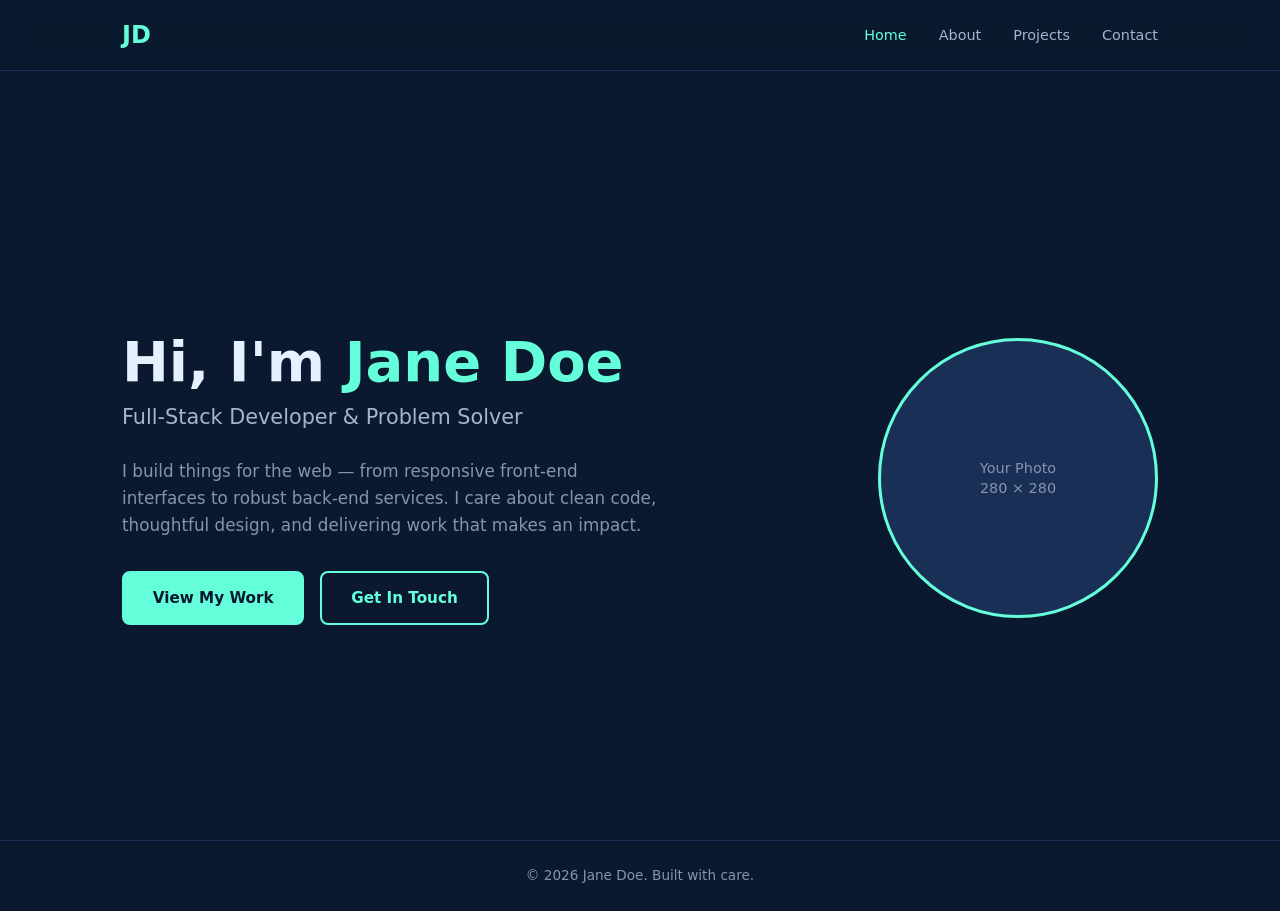
==== index.html @ 50ddc10e "Initial commit: personal portfolio website Co-Authored-By: Claude Opus 4.7 <noreply@anthropic.com>" ====
<!DOCTYPE html>
<html lang="en">
<head>
  <meta charset="UTF-8">
  <meta name="viewport" content="width=device-width, initial-scale=1.0">
  <title>Jane Doe — Developer</title>
  <link rel="stylesheet" href="css/style.css">
</head>
<body>

<nav>
  <div class="nav-inner">
    <a href="index.html" class="logo">JD</a>
    <ul class="nav-links">
      <li><a href="index.html" class="active">Home</a></li>
      <li><a href="about.html">About</a></li>
      <li><a href="projects.html">Projects</a></li>
      <li><a href="contact.html">Contact</a></li>
    </ul>
  </div>
</nav>

<main class="page home">
  <div class="home-content">
    <h1>Hi, I'm <span>Jane Doe</span></h1>
    <p class="tagline">Full-Stack Developer &amp; Problem Solver</p>
    <p class="intro">
      I build things for the web — from responsive front-end interfaces to
      robust back-end services. I care about clean code, thoughtful design,
      and delivering work that makes an impact.
    </p>
    <div style="display:flex;gap:1rem;">
      <a href="projects.html" class="btn btn-primary">View My Work</a>
      <a href="contact.html" class="btn">Get In Touch</a>
    </div>
  </div>

  <div class="photo-placeholder">
    Your Photo<br>280 &times; 280
  </div>
</main>

<footer>
  &copy; 2026 Jane Doe. Built with care.
</footer>

</body>
</html>
---- css/style.css ----
/* === Reset & Base === */
*, *::before, *::after {
  margin: 0;
  padding: 0;
  box-sizing: border-box;
}

:root {
  --navy-dark: #0a192f;
  --navy: #112240;
  --navy-light: #1a2f55;
  --slate: #8892b0;
  --slate-light: #a8b2d1;
  --white: #e6f1ff;
  --accent: #64ffda;
  --accent-dim: rgba(100, 255, 218, 0.1);
  --radius: 8px;
  --transition: 0.25s ease;
}

html {
  scroll-behavior: smooth;
}

body {
  font-family: 'Segoe UI', system-ui, -apple-system, sans-serif;
  background: var(--navy-dark);
  color: var(--slate);
  line-height: 1.6;
  min-height: 100vh;
}

/* === Navigation === */
nav {
  position: fixed;
  top: 0;
  width: 100%;
  background: rgba(10, 25, 47, 0.92);
  backdrop-filter: blur(10px);
  z-index: 100;
  border-bottom: 1px solid var(--navy-light);
}

.nav-inner {
  max-width: 1100px;
  margin: 0 auto;
  display: flex;
  justify-content: space-between;
  align-items: center;
  padding: 0 2rem;
  height: 70px;
}

.logo {
  font-size: 1.5rem;
  font-weight: 700;
  color: var(--accent);
  text-decoration: none;
}

.nav-links {
  display: flex;
  list-style: none;
  gap: 2rem;
}

.nav-links a {
  color: var(--slate-light);
  text-decoration: none;
  font-size: 0.9rem;
  font-weight: 500;
  transition: color var(--transition);
}

.nav-links a:hover,
.nav-links a.active {
  color: var(--accent);
}

/* === Layout === */
.page {
  max-width: 1100px;
  margin: 0 auto;
  padding: 120px 2rem 4rem;
  min-height: calc(100vh - 60px);
}

.section-title {
  font-size: 1.8rem;
  color: var(--white);
  margin-bottom: 1rem;
  position: relative;
  display: inline-block;
}

.section-title::after {
  content: '';
  position: absolute;
  bottom: -4px;
  left: 0;
  width: 60%;
  height: 3px;
  background: var(--accent);
  border-radius: 2px;
}

/* === Home Page === */
.home {
  display: flex;
  align-items: center;
  justify-content: space-between;
  gap: 4rem;
  padding-top: 180px;
}

.home-content h1 {
  font-size: 3.5rem;
  color: var(--white);
  line-height: 1.1;
  margin-bottom: 0.5rem;
}

.home-content h1 span {
  color: var(--accent);
}

.home-content .tagline {
  font-size: 1.3rem;
  color: var(--slate-light);
  margin-bottom: 1.5rem;
}

.home-content .intro {
  max-width: 540px;
  font-size: 1.05rem;
  margin-bottom: 2rem;
  color: var(--slate);
}

.btn {
  display: inline-block;
  padding: 0.8rem 1.8rem;
  border: 2px solid var(--accent);
  color: var(--accent);
  text-decoration: none;
  border-radius: var(--radius);
  font-weight: 600;
  font-size: 0.95rem;
  transition: background var(--transition), color var(--transition);
}

.btn:hover {
  background: var(--accent-dim);
  color: var(--accent);
}

.btn-primary {
  background: var(--accent);
  color: var(--navy-dark);
}

.btn-primary:hover {
  background: var(--accent);
  opacity: 0.9;
}

.photo-placeholder {
  width: 280px;
  height: 280px;
  border-radius: 50%;
  background: var(--navy-light);
  border: 3px solid var(--accent);
  display: flex;
  align-items: center;
  justify-content: center;
  flex-shrink: 0;
  color: var(--slate);
  font-size: 0.9rem;
  text-align: center;
  line-height: 1.4;
}

/* === Footer === */
footer {
  text-align: center;
  padding: 1.5rem;
  color: var(--slate);
  font-size: 0.85rem;
  border-top: 1px solid var(--navy-light);
}

/* === About Page === */
.about-grid {
  display: grid;
  grid-template-columns: 1fr 1fr;
  gap: 3rem;
  margin-top: 2rem;
}

.about-text p {
  margin-bottom: 1.2rem;
  font-size: 1.02rem;
}

.skills {
  margin-top: 2rem;
}

.skills h3 {
  color: var(--white);
  margin-bottom: 1rem;
  font-size: 1.2rem;
}

.skill-tags {
  display: flex;
  flex-wrap: wrap;
  gap: 0.6rem;
}

.skill-tag {
  background: var(--accent-dim);
  color: var(--accent);
  padding: 0.4rem 0.9rem;
  border-radius: 20px;
  font-size: 0.85rem;
  font-weight: 500;
}

/* === Projects Page === */
.projects-grid {
  display: grid;
  grid-template-columns: repeat(auto-fill, minmax(320px, 1fr));
  gap: 2rem;
  margin-top: 2rem;
}

.project-card {
  background: var(--navy);
  border-radius: var(--radius);
  padding: 2rem;
  border: 1px solid var(--navy-light);
  transition: transform var(--transition), border-color var(--transition);
}

.project-card:hover {
  transform: translateY(-4px);
  border-color: var(--accent);
}

.project-card .project-icon {
  font-size: 2rem;
  color: var(--accent);
  margin-bottom: 1rem;
}

.project-card h3 {
  color: var(--white);
  margin-bottom: 0.8rem;
  font-size: 1.2rem;
}

.project-card p {
  font-size: 0.93rem;
  margin-bottom: 1.2rem;
}

.project-card .tech-stack {
  display: flex;
  flex-wrap: wrap;
  gap: 0.4rem;
}

.project-card .tech {
  font-size: 0.78rem;
  color: var(--slate-light);
  font-weight: 500;
}

.project-card .tech + .tech::before {
  content: '·';
  margin-right: 0.4rem;
  color: var(--slate);
}

/* === Contact Page === */
.contact-grid {
  display: grid;
  grid-template-columns: 1fr 1fr;
  gap: 3rem;
  margin-top: 2rem;
}

.contact-info p {
  margin-bottom: 1.2rem;
  font-size: 1.02rem;
}

.contact-detail {
  margin-top: 2rem;
}

.contact-detail .label {
  color: var(--accent);
  font-size: 0.85rem;
  font-weight: 600;
  text-transform: uppercase;
  letter-spacing: 0.05em;
}

.contact-detail .value {
  color: var(--slate-light);
  font-size: 1.05rem;
  margin-bottom: 1.2rem;
}

.contact-form {
  display: flex;
  flex-direction: column;
  gap: 1.2rem;
}

.form-group label {
  display: block;
  color: var(--slate-light);
  font-size: 0.9rem;
  margin-bottom: 0.4rem;
  font-weight: 500;
}

.form-group input,
.form-group textarea {
  width: 100%;
  padding: 0.8rem 1rem;
  background: var(--navy);
  border: 1px solid var(--navy-light);
  border-radius: var(--radius);
  color: var(--white);
  font-size: 0.95rem;
  font-family: inherit;
  transition: border-color var(--transition);
  outline: none;
}

.form-group input:focus,
.form-group textarea:focus {
  border-color: var(--accent);
}

.form-group textarea {
  min-height: 140px;
  resize: vertical;
}

.form-message {
  padding: 0.8rem;
  border-radius: var(--radius);
  font-size: 0.9rem;
  display: none;
}

.form-message.success {
  display: block;
  background: rgba(100, 255, 218, 0.1);
  color: var(--accent);
  border: 1px solid var(--accent);
}

.form-message.error {
  display: block;
  background: rgba(255, 100, 100, 0.1);
  color: #ff6b6b;
  border: 1px solid #ff6b6b;
}

/* === Responsive === */
@media (max-width: 768px) {
  .home {
    flex-direction: column-reverse;
    text-align: center;
    padding-top: 130px;
  }

  .home-content h1 {
    font-size: 2.4rem;
  }

  .home-content .intro {
    margin: 0 auto 2rem;
  }

  .photo-placeholder {
    width: 200px;
    height: 200px;
  }

  .about-grid,
  .contact-grid {
    grid-template-columns: 1fr;
  }

  .nav-inner {
    padding: 0 1rem;
  }

  .nav-links {
    gap: 1.2rem;
  }

  .page {
    padding: 100px 1rem 3rem;
  }

  .section-title::after {
    left: 50%;
    transform: translateX(-50%);
  }

  .home .section-title::after,
  .about-grid .section-title::after,
  .contact-grid .section-title::after {
    left: 0;
    transform: none;
  }
}
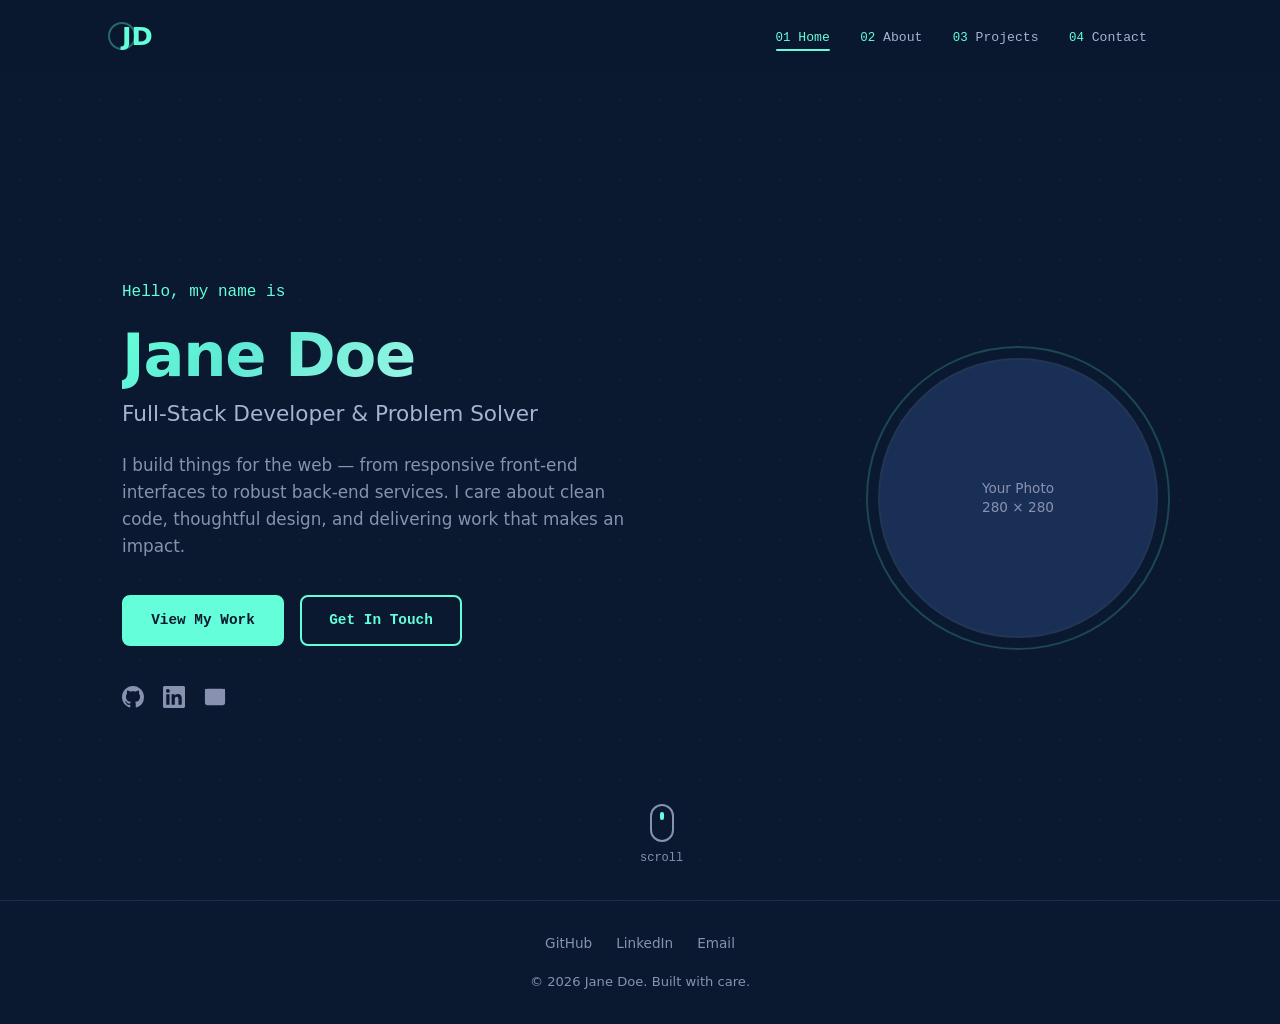
==== commit a8279c29: "UI overhaul: enhanced styling and animations - Redesigned navigation with numbered items and mobile " ====
--- a/index.html
+++ b/index.html
@@ -8,41 +8,78 @@
 </head>
 <body>
 
-<nav>
+<nav id="navbar">
   <div class="nav-inner">
     <a href="index.html" class="logo">JD</a>
-    <ul class="nav-links">
-      <li><a href="index.html" class="active">Home</a></li>
-      <li><a href="about.html">About</a></li>
-      <li><a href="projects.html">Projects</a></li>
-      <li><a href="contact.html">Contact</a></li>
+
+    <button class="hamburger" id="hamburger" aria-label="Toggle menu">
+      <span></span>
+      <span></span>
+      <span></span>
+    </button>
+
+    <ul class="nav-links" id="navLinks">
+      <li><a href="index.html" class="active"><span class="num">01</span> Home</a></li>
+      <li><a href="about.html"><span class="num">02</span> About</a></li>
+      <li><a href="projects.html"><span class="num">03</span> Projects</a></li>
+      <li><a href="contact.html"><span class="num">04</span> Contact</a></li>
     </ul>
   </div>
 </nav>
 
 <main class="page home">
-  <div class="home-content">
-    <h1>Hi, I'm <span>Jane Doe</span></h1>
+
+  <div class="home-content reveal">
+    <p class="greeting">Hello, my name is</p>
+    <h1><span class="name">Jane Doe</span></h1>
     <p class="tagline">Full-Stack Developer &amp; Problem Solver</p>
     <p class="intro">
-      I build things for the web — from responsive front-end interfaces to
+      I build things for the web &mdash; from responsive front-end interfaces to
       robust back-end services. I care about clean code, thoughtful design,
       and delivering work that makes an impact.
     </p>
-    <div style="display:flex;gap:1rem;">
+
+    <div class="home-buttons">
       <a href="projects.html" class="btn btn-primary">View My Work</a>
       <a href="contact.html" class="btn">Get In Touch</a>
     </div>
+
+    <div class="social-links">
+      <a href="https://github.com/lifan773" target="_blank" rel="noopener" aria-label="GitHub">
+        <svg class="social-icon" viewBox="0 0 24 24" fill="currentColor"><path d="M12 0C5.37 0 0 5.37 0 12c0 5.31 3.435 9.795 8.205 11.385.6.105.825-.255.825-.57 0-.285-.015-1.23-.015-2.235-3.015.555-3.795-.735-4.035-1.41-.135-.345-.72-1.41-1.23-1.695-.42-.225-1.02-.78-.015-.795.945-.015 1.62.87 1.845 1.23 1.08 1.815 2.805 1.305 3.495.99.105-.78.42-1.305.765-1.605-2.67-.3-5.46-1.335-5.46-5.925 0-1.305.465-2.385 1.23-3.225-.12-.3-.54-1.53.12-3.18 0 0 1.005-.315 3.3 1.23.96-.27 1.98-.405 3-.405s2.04.135 3 .405c2.295-1.56 3.3-1.23 3.3-1.23.66 1.65.24 2.88.12 3.18.765.84 1.23 1.905 1.23 3.225 0 4.605-2.805 5.625-5.475 5.925.435.375.81 1.095.81 2.22 0 1.605-.015 2.895-.015 3.3 0 .315.225.69.825.57A12.02 12.02 0 0 0 24 12c0-6.63-5.37-12-12-12z"/></svg>
+      </a>
+      <a href="https://linkedin.com" target="_blank" rel="noopener" aria-label="LinkedIn">
+        <svg class="social-icon" viewBox="0 0 24 24" fill="currentColor"><path d="M20.447 20.452h-3.554v-5.569c0-1.328-.027-3.037-1.852-3.037-1.853 0-2.136 1.445-2.136 2.939v5.667H9.351V9h3.414v1.561h.046c.477-.9 1.637-1.85 3.37-1.85 3.601 0 4.267 2.37 4.267 5.455v6.286zM5.337 7.433a2.062 2.062 0 0 1-2.063-2.065 2.064 2.064 0 1 1 2.063 2.065zm1.782 13.019H3.555V9h3.564v11.452zM22.225 0H1.771C.792 0 0 .774 0 1.729v20.542C0 23.227.792 24 1.771 24h20.451C23.2 24 24 23.227 24 22.271V1.729C24 .774 23.2 0 22.222 0h.003z"/></svg>
+      </a>
+      <a href="mailto:jane@example.com" aria-label="Email">
+        <svg class="social-icon" viewBox="0 0 24 24" fill="none" stroke="currentColor" stroke-width="2" stroke-linecap="round" stroke-linejoin="round"><rect x="2" y="4" width="20" height="16" rx="2"/><path d="m22 4-10 8L2 4"/></svg>
+      </a>
+    </div>
   </div>
 
-  <div class="photo-placeholder">
-    Your Photo<br>280 &times; 280
+  <div class="photo-wrapper reveal">
+    <div class="photo-ring"></div>
+    <div class="photo-placeholder">
+      Your Photo<br>280 &times; 280
+    </div>
   </div>
+
+  <div class="scroll-indicator">
+    <div class="mouse"></div>
+    <span>scroll</span>
+  </div>
+
 </main>
 
 <footer>
+  <div class="footer-socials">
+    <a href="https://github.com/lifan773" target="_blank" rel="noopener">GitHub</a>
+    <a href="https://linkedin.com" target="_blank" rel="noopener">LinkedIn</a>
+    <a href="mailto:jane@example.com">Email</a>
+  </div>
   &copy; 2026 Jane Doe. Built with care.
 </footer>
 
+<script src="js/main.js"></script>
 </body>
 </html>
--- a/css/style.css
+++ b/css/style.css
@@ -9,17 +9,37 @@
   --navy-dark: #0a192f;
   --navy: #112240;
   --navy-light: #1a2f55;
+  --navy-lighter: #233554;
   --slate: #8892b0;
   --slate-light: #a8b2d1;
   --white: #e6f1ff;
   --accent: #64ffda;
-  --accent-dim: rgba(100, 255, 218, 0.1);
+  --accent-dim: rgba(100, 255, 218, 0.08);
+  --accent-glow: rgba(100, 255, 218, 0.25);
   --radius: 8px;
-  --transition: 0.25s ease;
+  --radius-lg: 12px;
+  --transition: 0.3s cubic-bezier(0.4, 0, 0.2, 1);
+  --font-mono: 'Cascadia Code', 'Fira Code', 'JetBrains Mono', 'Consolas', monospace;
 }
 
 html {
   scroll-behavior: smooth;
+  scrollbar-width: thin;
+  scrollbar-color: var(--navy-lighter) var(--navy-dark);
+}
+
+::-webkit-scrollbar {
+  width: 8px;
+}
+::-webkit-scrollbar-track {
+  background: var(--navy-dark);
+}
+::-webkit-scrollbar-thumb {
+  background: var(--navy-lighter);
+  border-radius: 4px;
+}
+::-webkit-scrollbar-thumb:hover {
+  background: var(--slate);
 }
 
 body {
@@ -28,6 +48,18 @@
   color: var(--slate);
   line-height: 1.6;
   min-height: 100vh;
+  overflow-x: hidden;
+}
+
+/* Subtle dot-pattern overlay */
+body::before {
+  content: '';
+  position: fixed;
+  inset: 0;
+  pointer-events: none;
+  z-index: 0;
+  background-image: radial-gradient(rgba(100, 255, 218, 0.04) 1px, transparent 1px);
+  background-size: 40px 40px;
 }
 
 /* === Navigation === */
@@ -35,10 +67,16 @@
   position: fixed;
   top: 0;
   width: 100%;
-  background: rgba(10, 25, 47, 0.92);
-  backdrop-filter: blur(10px);
+  background: rgba(10, 25, 47, 0.88);
+  backdrop-filter: blur(12px);
   z-index: 100;
-  border-bottom: 1px solid var(--navy-light);
+  border-bottom: 1px solid transparent;
+  transition: border-color var(--transition), box-shadow var(--transition);
+}
+
+nav.scrolled {
+  border-bottom-color: var(--navy-light);
+  box-shadow: 0 4px 30px rgba(0, 0, 0, 0.3);
 }
 
 .nav-inner {
@@ -48,33 +86,98 @@
   justify-content: space-between;
   align-items: center;
   padding: 0 2rem;
-  height: 70px;
+  height: 72px;
 }
 
 .logo {
-  font-size: 1.5rem;
+  font-size: 1.6rem;
   font-weight: 700;
   color: var(--accent);
   text-decoration: none;
+  position: relative;
+  z-index: 101;
+}
+
+.logo::after {
+  content: '';
+  position: absolute;
+  width: 28px;
+  height: 28px;
+  border: 2px solid var(--accent);
+  border-radius: 50%;
+  top: 50%;
+  left: -14px;
+  transform: translateY(-50%);
+  opacity: 0.35;
 }
 
 .nav-links {
   display: flex;
   list-style: none;
-  gap: 2rem;
+  gap: 0.5rem;
 }
 
 .nav-links a {
   color: var(--slate-light);
   text-decoration: none;
-  font-size: 0.9rem;
+  font-size: 0.82rem;
   font-weight: 500;
+  font-family: var(--font-mono);
+  padding: 0.4rem 0.7rem;
   transition: color var(--transition);
+  position: relative;
+}
+
+.nav-links a .num {
+  color: var(--accent);
+  font-size: 0.78rem;
 }
 
 .nav-links a:hover,
 .nav-links a.active {
   color: var(--accent);
+}
+
+.nav-links a.active::after {
+  content: '';
+  position: absolute;
+  bottom: 0;
+  left: 0.7rem;
+  right: 0.7rem;
+  height: 2px;
+  background: var(--accent);
+  border-radius: 1px;
+}
+
+/* Hamburger */
+.hamburger {
+  display: none;
+  flex-direction: column;
+  gap: 5px;
+  background: none;
+  border: none;
+  cursor: pointer;
+  padding: 4px;
+  z-index: 101;
+}
+
+.hamburger span {
+  display: block;
+  width: 26px;
+  height: 2px;
+  background: var(--accent);
+  border-radius: 2px;
+  transition: var(--transition);
+}
+
+.hamburger.open span:nth-child(1) {
+  transform: translateY(7px) rotate(45deg);
+}
+.hamburger.open span:nth-child(2) {
+  opacity: 0;
+}
+.hamburger.open span:nth-child(3) {
+  transform: translateY(-7px) rotate(-45deg);
 }
 
 /* === Layout === */
@@ -83,25 +186,30 @@
   margin: 0 auto;
   padding: 120px 2rem 4rem;
   min-height: calc(100vh - 60px);
+  position: relative;
+  z-index: 1;
+}
+
+.section-label {
+  font-family: var(--font-mono);
+  font-size: 0.9rem;
+  color: var(--accent);
+  margin-bottom: 0.6rem;
+  letter-spacing: 0.02em;
 }
 
 .section-title {
-  font-size: 1.8rem;
+  font-size: 2rem;
   color: var(--white);
   margin-bottom: 1rem;
-  position: relative;
-  display: inline-block;
-}
-
-.section-title::after {
-  content: '';
-  position: absolute;
-  bottom: -4px;
-  left: 0;
-  width: 60%;
-  height: 3px;
+}
+
+.section-line {
+  width: 80px;
+  height: 2px;
   background: var(--accent);
-  border-radius: 2px;
+  margin-bottom: 2.5rem;
+  border-radius: 1px;
 }
 
 /* === Home Page === */
@@ -110,48 +218,83 @@
   align-items: center;
   justify-content: space-between;
   gap: 4rem;
-  padding-top: 180px;
+  padding-top: 160px;
+  min-height: 100vh;
+}
+
+.home-content .greeting {
+  font-family: var(--font-mono);
+  color: var(--accent);
+  font-size: 1rem;
+  margin-bottom: 1rem;
 }
 
 .home-content h1 {
-  font-size: 3.5rem;
+  font-size: 3.8rem;
   color: var(--white);
   line-height: 1.1;
   margin-bottom: 0.5rem;
-}
-
-.home-content h1 span {
-  color: var(--accent);
+  letter-spacing: -0.02em;
+}
+
+.home-content h1 .name {
+  background: linear-gradient(135deg, var(--accent) 0%, #5eead4 40%, #99f6e4 100%);
+  -webkit-background-clip: text;
+  -webkit-text-fill-color: transparent;
+  background-clip: text;
 }
 
 .home-content .tagline {
-  font-size: 1.3rem;
+  font-size: 1.35rem;
   color: var(--slate-light);
-  margin-bottom: 1.5rem;
+  margin-bottom: 1.3rem;
 }
 
 .home-content .intro {
-  max-width: 540px;
+  max-width: 520px;
   font-size: 1.05rem;
-  margin-bottom: 2rem;
+  margin-bottom: 2.2rem;
   color: var(--slate);
+}
+
+.home-buttons {
+  display: flex;
+  gap: 1rem;
+  margin-bottom: 2.5rem;
 }
 
 .btn {
   display: inline-block;
-  padding: 0.8rem 1.8rem;
+  padding: 0.75rem 1.7rem;
   border: 2px solid var(--accent);
   color: var(--accent);
   text-decoration: none;
   border-radius: var(--radius);
   font-weight: 600;
-  font-size: 0.95rem;
-  transition: background var(--transition), color var(--transition);
+  font-size: 0.9rem;
+  font-family: var(--font-mono);
+  transition: all var(--transition);
+  position: relative;
+  overflow: hidden;
+}
+
+.btn::before {
+  content: '';
+  position: absolute;
+  inset: 0;
+  background: var(--accent);
+  opacity: 0;
+  transition: opacity var(--transition);
+  z-index: -1;
+}
+
+.btn:hover::before {
+  opacity: 0.06;
 }
 
 .btn:hover {
-  background: var(--accent-dim);
-  color: var(--accent);
+  transform: translateY(-2px);
+  box-shadow: 0 6px 20px var(--accent-glow);
 }
 
 .btn-primary {
@@ -161,7 +304,38 @@
 
 .btn-primary:hover {
   background: var(--accent);
-  opacity: 0.9;
+  opacity: 0.92;
+  box-shadow: 0 6px 24px var(--accent-glow);
+}
+
+/* Social links row */
+.social-links {
+  display: flex;
+  gap: 1.2rem;
+  align-items: center;
+}
+
+.social-links a {
+  color: var(--slate);
+  transition: color var(--transition), transform var(--transition);
+  text-decoration: none;
+}
+
+.social-links a:hover {
+  color: var(--accent);
+  transform: translateY(-2px);
+}
+
+.social-links .social-icon {
+  width: 22px;
+  height: 22px;
+  fill: currentColor;
+}
+
+/* Photo */
+.photo-wrapper {
+  position: relative;
+  flex-shrink: 0;
 }
 
 .photo-placeholder {
@@ -169,24 +343,101 @@
   height: 280px;
   border-radius: 50%;
   background: var(--navy-light);
-  border: 3px solid var(--accent);
+  border: 2px solid var(--navy-lighter);
   display: flex;
   align-items: center;
   justify-content: center;
-  flex-shrink: 0;
   color: var(--slate);
-  font-size: 0.9rem;
+  font-size: 0.85rem;
   text-align: center;
   line-height: 1.4;
+  position: relative;
+  z-index: 1;
+}
+
+.photo-ring {
+  position: absolute;
+  inset: -12px;
+  border-radius: 50%;
+  border: 2px solid var(--accent);
+  opacity: 0.2;
+  animation: ringPulse 3s ease-in-out infinite;
+}
+
+@keyframes ringPulse {
+  0%, 100% { transform: scale(1); opacity: 0.15; }
+  50% { transform: scale(1.04); opacity: 0.35; }
+}
+
+/* Scroll indicator */
+.scroll-indicator {
+  position: absolute;
+  bottom: 2rem;
+  left: 50%;
+  transform: translateX(-50%);
+  display: flex;
+  flex-direction: column;
+  align-items: center;
+  gap: 0.4rem;
+  color: var(--slate);
+  font-family: var(--font-mono);
+  font-size: 0.75rem;
+  animation: fadeInUp 1s 1s both;
+}
+
+.scroll-indicator .mouse {
+  width: 24px;
+  height: 38px;
+  border: 2px solid var(--slate);
+  border-radius: 12px;
+  position: relative;
+}
+
+.scroll-indicator .mouse::after {
+  content: '';
+  position: absolute;
+  width: 4px;
+  height: 8px;
+  background: var(--accent);
+  border-radius: 2px;
+  top: 6px;
+  left: 50%;
+  transform: translateX(-50%);
+  animation: scrollWheel 1.5s ease-in-out infinite;
+}
+
+@keyframes scrollWheel {
+  0% { top: 6px; opacity: 1; }
+  100% { top: 18px; opacity: 0; }
 }
 
 /* === Footer === */
 footer {
   text-align: center;
-  padding: 1.5rem;
+  padding: 2rem;
   color: var(--slate);
+  font-size: 0.82rem;
+  border-top: 1px solid var(--navy-light);
+  position: relative;
+  z-index: 1;
+}
+
+.footer-socials {
+  display: flex;
+  justify-content: center;
+  gap: 1.5rem;
+  margin-bottom: 1rem;
+}
+
+.footer-socials a {
+  color: var(--slate);
+  transition: color var(--transition);
+  text-decoration: none;
   font-size: 0.85rem;
-  border-top: 1px solid var(--navy-light);
+}
+
+.footer-socials a:hover {
+  color: var(--accent);
 }
 
 /* === About Page === */
@@ -194,7 +445,6 @@
   display: grid;
   grid-template-columns: 1fr 1fr;
   gap: 3rem;
-  margin-top: 2rem;
 }
 
 .about-text p {
@@ -209,7 +459,7 @@
 .skills h3 {
   color: var(--white);
   margin-bottom: 1rem;
-  font-size: 1.2rem;
+  font-size: 1.15rem;
 }
 
 .skill-tags {
@@ -221,66 +471,180 @@
 .skill-tag {
   background: var(--accent-dim);
   color: var(--accent);
-  padding: 0.4rem 0.9rem;
+  padding: 0.45rem 1rem;
   border-radius: 20px;
-  font-size: 0.85rem;
+  font-size: 0.84rem;
   font-weight: 500;
+  font-family: var(--font-mono);
+  border: 1px solid rgba(100, 255, 218, 0.12);
+  transition: all var(--transition);
+}
+
+.skill-tag:hover {
+  background: rgba(100, 255, 218, 0.15);
+  border-color: var(--accent);
+  transform: translateY(-1px);
+}
+
+/* Timeline */
+.timeline {
+  position: relative;
+  padding-left: 2rem;
+}
+
+.timeline::before {
+  content: '';
+  position: absolute;
+  left: 0;
+  top: 0;
+  bottom: 0;
+  width: 2px;
+  background: linear-gradient(180deg, var(--accent), var(--navy-lighter), var(--navy-lighter));
+  border-radius: 1px;
+}
+
+.timeline-item {
+  position: relative;
+  margin-bottom: 1.8rem;
+  padding-left: 2rem;
+}
+
+.timeline-item::before {
+  content: '';
+  position: absolute;
+  left: -2.3rem;
+  top: 0.5rem;
+  width: 10px;
+  height: 10px;
+  background: var(--accent);
+  border-radius: 50%;
+  box-shadow: 0 0 12px var(--accent-glow);
+}
+
+.timeline-date {
+  font-family: var(--font-mono);
+  font-size: 0.82rem;
+  color: var(--accent);
+  margin-bottom: 0.2rem;
+}
+
+.timeline-role {
+  color: var(--white);
+  font-weight: 600;
+  font-size: 1rem;
+}
+
+.timeline-desc {
+  margin-top: 0.4rem;
+  font-size: 0.93rem;
+  color: var(--slate);
+  line-height: 1.6;
 }
 
 /* === Projects Page === */
 .projects-grid {
   display: grid;
-  grid-template-columns: repeat(auto-fill, minmax(320px, 1fr));
+  grid-template-columns: repeat(auto-fill, minmax(330px, 1fr));
   gap: 2rem;
-  margin-top: 2rem;
 }
 
 .project-card {
   background: var(--navy);
-  border-radius: var(--radius);
+  border-radius: var(--radius-lg);
   padding: 2rem;
   border: 1px solid var(--navy-light);
-  transition: transform var(--transition), border-color var(--transition);
+  transition: all var(--transition);
+  position: relative;
+  display: flex;
+  flex-direction: column;
+}
+
+.project-card::before {
+  content: '';
+  position: absolute;
+  inset: -1px;
+  border-radius: var(--radius-lg);
+  background: linear-gradient(135deg, var(--accent), transparent 60%);
+  opacity: 0;
+  transition: opacity var(--transition);
+  z-index: -1;
 }
 
 .project-card:hover {
-  transform: translateY(-4px);
-  border-color: var(--accent);
+  transform: translateY(-6px);
+  border-color: transparent;
+}
+
+.project-card:hover::before {
+  opacity: 0.3;
 }
 
 .project-card .project-icon {
-  font-size: 2rem;
-  color: var(--accent);
-  margin-bottom: 1rem;
+  font-size: 2.2rem;
+  margin-bottom: 1.2rem;
 }
 
 .project-card h3 {
   color: var(--white);
   margin-bottom: 0.8rem;
-  font-size: 1.2rem;
+  font-size: 1.25rem;
 }
 
 .project-card p {
   font-size: 0.93rem;
-  margin-bottom: 1.2rem;
+  margin-bottom: 1.4rem;
+  flex: 1;
 }
 
 .project-card .tech-stack {
   display: flex;
   flex-wrap: wrap;
   gap: 0.4rem;
+  margin-bottom: 1.4rem;
 }
 
 .project-card .tech {
   font-size: 0.78rem;
   color: var(--slate-light);
   font-weight: 500;
-}
-
-.project-card .tech + .tech::before {
+  font-family: var(--font-mono);
+}
+
+.project-card .tech::after {
   content: '·';
-  margin-right: 0.4rem;
+  margin-left: 0.5rem;
   color: var(--slate);
+}
+.project-card .tech:last-child::after {
+  content: none;
+}
+
+.project-links {
+  display: flex;
+  gap: 1rem;
+}
+
+.project-links a {
+  color: var(--accent);
+  text-decoration: none;
+  font-size: 0.85rem;
+  font-family: var(--font-mono);
+  transition: color var(--transition);
+  display: inline-flex;
+  align-items: center;
+  gap: 0.3rem;
+}
+
+.project-links a:hover {
+  opacity: 0.8;
+}
+
+.project-links a svg {
+  width: 16px;
+  height: 16px;
+  fill: none;
+  stroke: currentColor;
+  stroke-width: 2;
 }
 
 /* === Contact Page === */
@@ -288,42 +652,64 @@
   display: grid;
   grid-template-columns: 1fr 1fr;
   gap: 3rem;
-  margin-top: 2rem;
-}
-
-.contact-info p {
-  margin-bottom: 1.2rem;
+}
+
+.contact-info > p {
+  margin-bottom: 1.5rem;
   font-size: 1.02rem;
-}
-
-.contact-detail {
-  margin-top: 2rem;
-}
-
-.contact-detail .label {
-  color: var(--accent);
-  font-size: 0.85rem;
+  line-height: 1.7;
+}
+
+.contact-detail-item {
+  display: flex;
+  align-items: flex-start;
+  gap: 1rem;
+  margin-bottom: 1.5rem;
+}
+
+.contact-detail-item .icon-circle {
+  width: 40px;
+  height: 40px;
+  border-radius: 50%;
+  background: var(--accent-dim);
+  border: 1px solid rgba(100, 255, 218, 0.15);
+  display: flex;
+  align-items: center;
+  justify-content: center;
+  flex-shrink: 0;
+  color: var(--accent);
+  font-size: 1rem;
+}
+
+.contact-detail-item .label {
+  color: var(--accent);
+  font-size: 0.8rem;
   font-weight: 600;
   text-transform: uppercase;
-  letter-spacing: 0.05em;
-}
-
-.contact-detail .value {
+  letter-spacing: 0.06em;
+  font-family: var(--font-mono);
+  margin-bottom: 0.15rem;
+}
+
+.contact-detail-item .value {
   color: var(--slate-light);
-  font-size: 1.05rem;
-  margin-bottom: 1.2rem;
+  font-size: 1rem;
 }
 
 .contact-form {
   display: flex;
   flex-direction: column;
-  gap: 1.2rem;
+  gap: 1.3rem;
+}
+
+.form-group {
+  position: relative;
 }
 
 .form-group label {
   display: block;
   color: var(--slate-light);
-  font-size: 0.9rem;
+  font-size: 0.88rem;
   margin-bottom: 0.4rem;
   font-weight: 500;
 }
@@ -331,62 +717,151 @@
 .form-group input,
 .form-group textarea {
   width: 100%;
-  padding: 0.8rem 1rem;
+  padding: 0.85rem 1rem;
   background: var(--navy);
   border: 1px solid var(--navy-light);
   border-radius: var(--radius);
   color: var(--white);
   font-size: 0.95rem;
   font-family: inherit;
-  transition: border-color var(--transition);
+  transition: all var(--transition);
   outline: none;
 }
 
 .form-group input:focus,
 .form-group textarea:focus {
   border-color: var(--accent);
+  box-shadow: 0 0 0 3px var(--accent-dim);
 }
 
 .form-group textarea {
-  min-height: 140px;
+  min-height: 150px;
   resize: vertical;
 }
 
+.form-submit {
+  align-self: flex-start;
+  cursor: pointer;
+  font-family: var(--font-mono);
+  padding: 0.85rem 2rem;
+  background: var(--accent);
+  color: var(--navy-dark);
+  border: none;
+  border-radius: var(--radius);
+  font-weight: 600;
+  font-size: 0.9rem;
+  transition: all var(--transition);
+}
+
+.form-submit:hover {
+  opacity: 0.88;
+  box-shadow: 0 6px 24px var(--accent-glow);
+  transform: translateY(-2px);
+}
+
 .form-message {
-  padding: 0.8rem;
+  padding: 0.9rem 1rem;
   border-radius: var(--radius);
-  font-size: 0.9rem;
+  font-size: 0.88rem;
   display: none;
+  font-weight: 500;
 }
 
 .form-message.success {
   display: block;
-  background: rgba(100, 255, 218, 0.1);
-  color: var(--accent);
-  border: 1px solid var(--accent);
+  background: rgba(100, 255, 218, 0.08);
+  color: var(--accent);
+  border: 1px solid rgba(100, 255, 218, 0.25);
 }
 
 .form-message.error {
   display: block;
-  background: rgba(255, 100, 100, 0.1);
+  background: rgba(255, 107, 107, 0.08);
   color: #ff6b6b;
-  border: 1px solid #ff6b6b;
+  border: 1px solid rgba(255, 107, 107, 0.25);
+}
+
+/* === Scroll Reveal === */
+.reveal {
+  opacity: 0;
+  transform: translateY(30px);
+  transition: opacity 0.7s ease, transform 0.7s ease;
+}
+
+.reveal.visible {
+  opacity: 1;
+  transform: translateY(0);
+}
+
+/* Stagger children */
+.reveal-stagger > * {
+  opacity: 0;
+  transform: translateY(24px);
+  transition: opacity 0.6s ease, transform 0.6s ease;
+}
+
+.reveal-stagger > *.visible {
+  opacity: 1;
+  transform: translateY(0);
 }
 
 /* === Responsive === */
-@media (max-width: 768px) {
+@media (max-width: 900px) {
+  .hamburger {
+    display: flex;
+  }
+
+  .nav-links {
+    position: fixed;
+    inset: 0;
+    background: rgba(10, 25, 47, 0.97);
+    flex-direction: column;
+    align-items: center;
+    justify-content: center;
+    gap: 2rem;
+    opacity: 0;
+    pointer-events: none;
+    transition: opacity var(--transition);
+  }
+
+  .nav-links.open {
+    opacity: 1;
+    pointer-events: auto;
+  }
+
+  .nav-links a {
+    font-size: 1.1rem;
+  }
+
+  .nav-links a .num {
+    display: block;
+    text-align: center;
+    font-size: 0.85rem;
+    margin-bottom: 0.3rem;
+  }
+
   .home {
     flex-direction: column-reverse;
     text-align: center;
-    padding-top: 130px;
+    padding-top: 120px;
+    gap: 2.5rem;
   }
 
   .home-content h1 {
-    font-size: 2.4rem;
+    font-size: 2.6rem;
   }
 
   .home-content .intro {
     margin: 0 auto 2rem;
+    max-width: 440px;
+  }
+
+  .home-buttons {
+    justify-content: center;
+  }
+
+  .social-links {
+    justify-content: center;
   }
 
   .photo-placeholder {
@@ -397,29 +872,52 @@
   .about-grid,
   .contact-grid {
     grid-template-columns: 1fr;
-  }
-
-  .nav-inner {
-    padding: 0 1rem;
-  }
-
-  .nav-links {
-    gap: 1.2rem;
+    gap: 2.5rem;
   }
 
   .page {
-    padding: 100px 1rem 3rem;
-  }
-
-  .section-title::after {
-    left: 50%;
-    transform: translateX(-50%);
-  }
-
-  .home .section-title::after,
-  .about-grid .section-title::after,
-  .contact-grid .section-title::after {
-    left: 0;
-    transform: none;
-  }
-}
+    padding: 100px 1.25rem 3rem;
+  }
+
+  .projects-grid {
+    grid-template-columns: 1fr;
+  }
+
+  .scroll-indicator {
+    display: none;
+  }
+}
+
+@media (max-width: 480px) {
+  .home-content h1 {
+    font-size: 2rem;
+  }
+
+  .home-content .tagline {
+    font-size: 1.1rem;
+  }
+
+  .home-buttons {
+    flex-direction: column;
+    align-items: center;
+  }
+
+  .page {
+    padding: 90px 1rem 2.5rem;
+  }
+
+  .section-title {
+    font-size: 1.5rem;
+  }
+}
+
+/* === Animations === */
+@keyframes fadeInUp {
+  from { opacity: 0; transform: translateY(20px); }
+  to   { opacity: 1; transform: translateY(0); }
+}
+
+@keyframes fadeIn {
+  from { opacity: 0; }
+  to   { opacity: 1; }
+}
